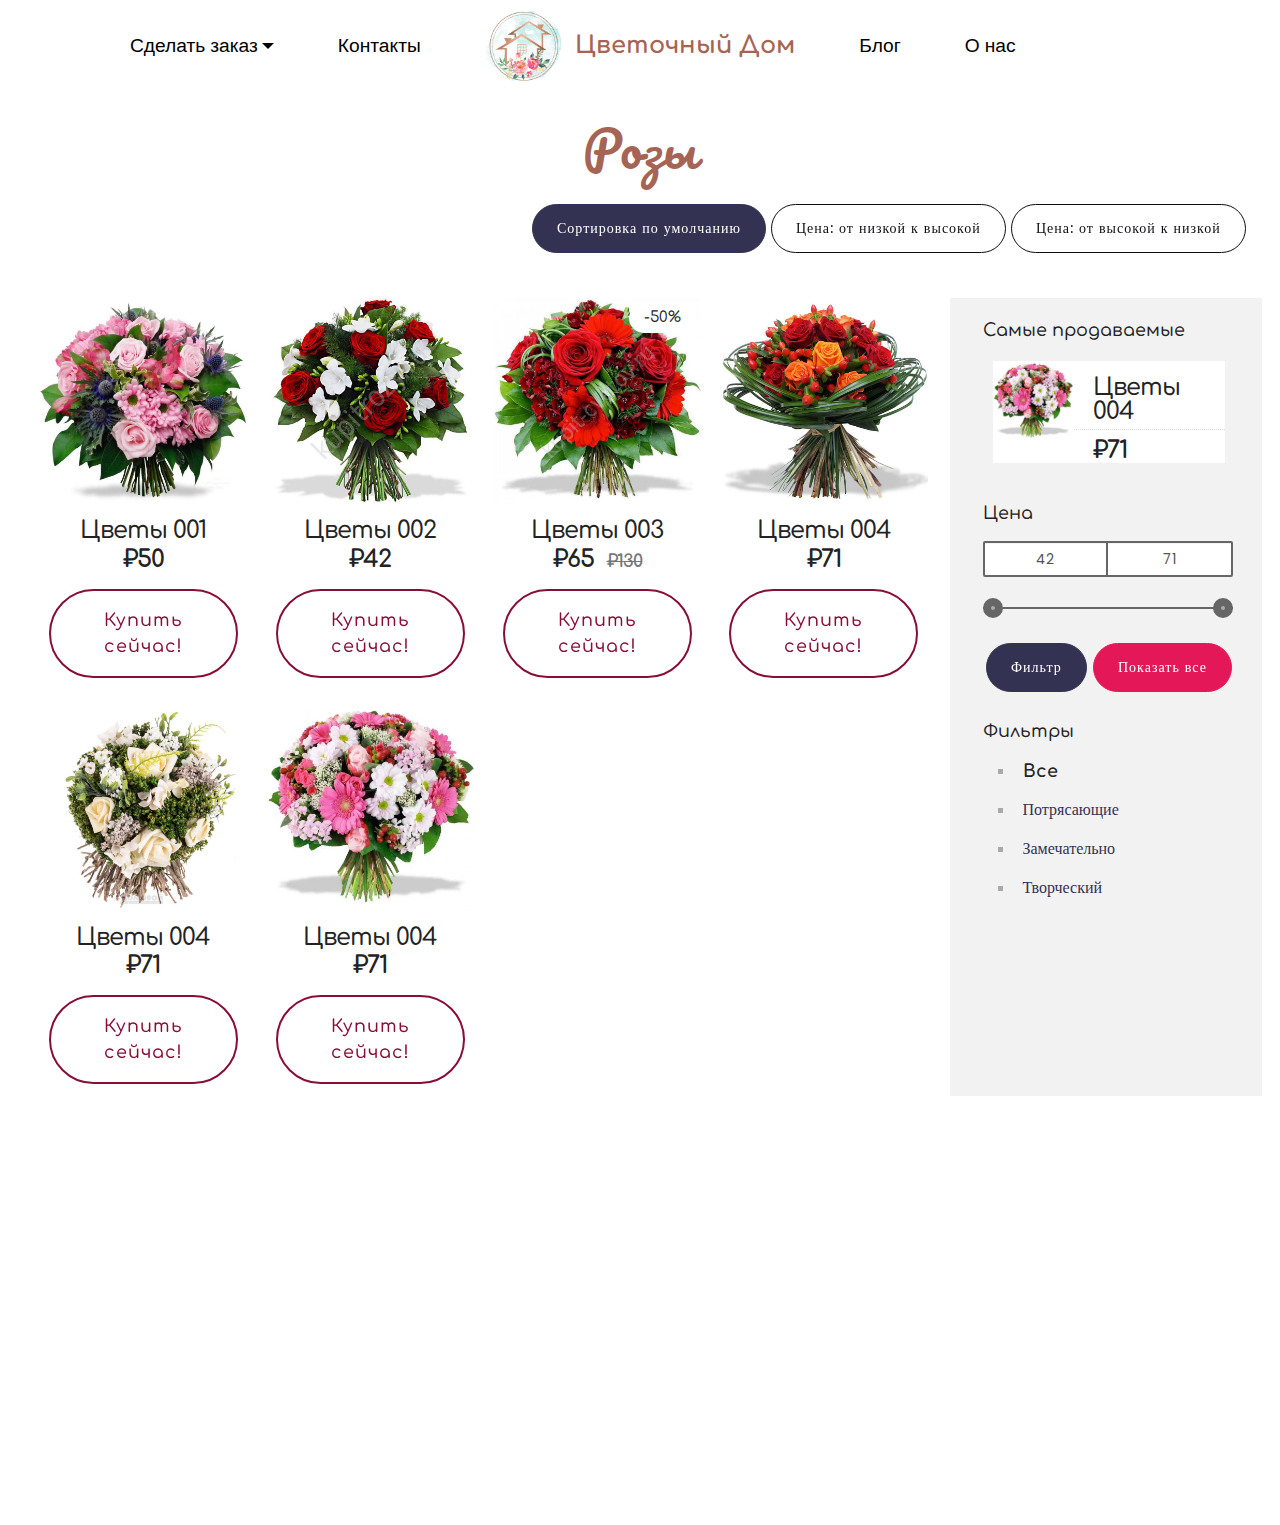
==== page8.html @ 79043b26 "create github pages" ====
<!DOCTYPE html>
<html  >
<head>
  
  <meta charset="UTF-8">
  <meta http-equiv="X-UA-Compatible" content="IE=edge">
  
  <meta name="viewport" content="width=device-width, initial-scale=1, minimum-scale=1">
  <link rel="shortcut icon" href="assets/images/flowershouse-122x118.png" type="image/x-icon">
  <meta name="description" content="">
  
  <title>Page 8</title>
  <link rel="preload" as="style" href="assets/web/assets/mobirise-icons2/mobirise2.css">
<link rel="stylesheet" href="assets/web/assets/mobirise-icons2/mobirise2.css">
  <link rel="preload" as="style" href="assets/bootstrap/css/bootstrap.min.css">
<link rel="stylesheet" href="assets/bootstrap/css/bootstrap.min.css">
  <link rel="preload" as="style" href="assets/bootstrap/css/bootstrap-grid.min.css">
<link rel="stylesheet" href="assets/bootstrap/css/bootstrap-grid.min.css">
  <link rel="preload" as="style" href="assets/bootstrap/css/bootstrap-reboot.min.css">
<link rel="stylesheet" href="assets/bootstrap/css/bootstrap-reboot.min.css">
  <link rel="stylesheet" href="assets/dropdown/css/style.css">
  <link rel="stylesheet" href="assets/socicon/css/styles.css">
  <link rel="stylesheet" href="assets/theme/css/style.css">
  <link rel="stylesheet" href="assets/gallery/style.css">
  <link rel="stylesheet" href="assets/formoid-css/recaptcha.css">
  <link rel="preload" as="style" href="assets/mobirise/css/mbr-additional.css"><link rel="stylesheet" href="assets/mobirise/css/mbr-additional.css" type="text/css">
  
  
  

</head>
<body>

<!-- Google Analytics -->
<!--Библиотека jQuery-->
<script src="https://code.jquery.com/jquery-1.11.3.min.js"></script>

<!--Скрипт корзины-->
<script defer src="https://lk.easynetshop.ru/frontend/v5/ens-76e78844.js"></script>

<!--Стили элементов корзины-->
<link href="https://lk.easynetshop.ru/frontend/v5/ens-76e78844.css" rel="stylesheet">
<style>.powered {display:none}</style>
<script>
document.addEventListener("EasyNetShopLoaded", function(event) {
     $(".easynetshop-buy, .btn-ens-action").click(function () {
       var target = $(this);
       var pos = target.offset();
       var cart_pos = $('#enscart_wrapper').offset();
	   var clone = target.clone()
			  .css({ position: 'absolute', 'z-index': '2100', top: pos.top, left: pos.left })
			  .appendTo("body")
			  .animate({top: cart_pos.top, left: cart_pos.left, opacity: 0}, 900, function() { clone.remove(); });
       });
    }, false);
   document.addEventListener("EasyNetShopModalOpened", function(event) {
      if (($(".easynetshop-modal-addtocart").css('display') != 'none'))  hideEasynetshopModals();
   }, false);
  </script>
		<script type="text/javascript">
	document.addEventListener("EasyNetShopLoaded", function(event) {
      var scr = document.createElement("script");
      scr.src = "https://lk.easynetshop.ru/catalog_export/export_ 76e78844_0.js" + "?ts=" + new Date().getTime();
      document.getElementsByTagName("head")[0].appendChild(scr);
  	}, false);		
</script>
<script>
    document.addEventListener("EasyNetShopLoaded", function(event) {
	  // Устанавливаем изображение. Указываем адрес загруженной на сайт картинки 
      ens_jQuery('#enscart_image_wrapper').html('<img src="https://pluspng.com/img-png/shop-png-black-and-white--512.png">');             
    }, false);
</script>

<style>
    #enscart_wrapper {
      text-align: center; /*Выровнять иконку корзины по центру */
    }
   
    #enscart_image_wrapper {
      background: #A66554; /* Изменить фон кнопки */
     
    }
    #enscart_image_wrapper img {
      height: 90%; /* Подогнать размер изображения под кнопку */
      width: auto; 
      padding-top:8px;
    }
</style>
<style>
	#enscart_wrapper {
		top: 10px;  
		bottom: auto;
		
		right: 50px;
		left: auto;		
	}
</style>
<!-- /Google Analytics -->


  <section class="menu popup-btn-cards cid-rPlZymB0GV" once="menu" id="menu2-35" data-sortbtn="btn-primary">

    
    

    <nav class="navbar navbar-dropdown navbar-expand-lg">
        <div class="mbr-overlay" style="opacity: 0.9;"></div>

      
      <div class="collapse navbar-collapse" id="navbarSupportedContent">
            
        <div class="left-menu">
          <ul class="navbar-nav nav-dropdown" data-app-modern-menu="true"><li class="nav-item dropdown">
                  <a class="nav-link link text-black dropdown-toggle display-4" href="#" data-toggle="dropdown-submenu" aria-expanded="false">
                      Сделать заказ</a><div class="dropdown-menu"><a class="text-black dropdown-item display-4" href="composition.html" aria-expanded="false">Композиции</a><a class="text-black dropdown-item display-4" href="flowers.html" aria-expanded="false">Цеты</a><a class="text-black dropdown-item display-4" href="reason.html" aria-expanded="false">Повод</a><a class="text-black dropdown-item display-4" href="roses.html" aria-expanded="false">Розы</a></div>
              </li><li class="nav-item"><a class="nav-link link text-black display-4" href="index.html" aria-expanded="false">
                      Контакты</a></li></ul>
        </div>

        <div class="brand-container">
          <div class="navbar-brand">
              <span class="navbar-logo">
                  <a href="index.html">
                      <img src="assets/images/flowershouse-122x118.png" alt="" title="" style="height: 4.7rem;">
                  </a>
              </span>
              <span class="navbar-caption-wrap"><a class="navbar-caption text-warning display-5" href="index.html">Цветочный Дом</a></span>
          </div>
        </div>

        <div class="right-menu">
          <ul class="navbar-nav nav-dropdown" data-app-modern-menu="true"><li class="nav-item">
                <a class="nav-link link text-black display-4" href="index.html">
                    Блог</a>
            </li>
            <li class="nav-item">
                <a class="nav-link link text-black display-4" href="index.html">
                    О нас</a>
            </li></ul>
        </div>
      </div>

          <button class="navbar-toggler" type="button" data-toggle="collapse" data-target="#navbarSupportedContent" aria-controls="navbarNavAltMarkup" aria-expanded="false" aria-label="Toggle navigation">
            <div class="hamburger">
                <span></span>
                <span></span>
                <span></span>
                <span></span>
            </div>
          </button>
    </nav>
</section>

<section class="cid-rPlZylbABS" id="content7-34" data-sortbtn="btn-primary">

    

    
    <div class="container-fluid">
        <div class="row justify-content-center">
            <div class="col-12 col-lg-6 col-md-8 align-center">
                
                <h2 class="mbr-section-title align-center mbr-fonts-style mbr-bold display-2"><a href="roses.html" class="text-warning">Розы</a></h2>
            </div>
        </div>
    </div>
</section>

<section class="mbr-gallery cid-rPlZyoUCBe" id="shop1-37" data-sortbtn="btn-primary">

    

    <div>
        <div class="mbr-shop" show-sidebar="" card-buttons="" show-buttons="" shop__showsidebar="" sorting=""><!-- Shop Gallery --><div class=" col-md-12 sort-buttons clearfix" style="display: none;"><div class="sort-buttons" style="display: none;"><div class="filter-by-d mbr-section-btn item-button" style="text-align: center;"><a class="btn btn-sm btn-primary disableSortButton" href="" style="position: relative; display: inline-block;">Сортировка по умолчанию</a></div><div class="filter-by-pu mbr-section-btn"><a class="btn btn-sm btn-primary-outline disableSortButton" href="">Цена: от низкой к высокой</a></div><div class="filter-by-pd mbr-section-btn"><a class="btn btn-sm btn-primary-outline disableSortButton" href="">Цена: от высокой к низкой</a></div></div></div><div class="row col-md-12"><div class="wrapper-shop-items col-xl-9"><div class="mbr-gallery-row"><div><div class="shop-items"><div class="mbr-gallery-item" data-tags="Потрясающие" data-slide-to="0" data-seller="false" data-price="50" data-oldprice="100"><div class="item_overlay" data-toggle="modal"></div><div class="galleryItem" data-toggle="modal"><div class="style_overlay"></div><div class="img_wraper"><img src="assets/images/bouquet-absolute-tendresse-russe-800x800-800x800.jpg" alt="" title=""></div><span class="onsale mbr-fonts-style display-7" data-onsale="false" style="display: none;">-50%</span><div class="sidebar_wraper"><h4 class="item-title mbr-fonts-style mbr-text display-5">Цветы 001</h4><div class="price-block"><span class="shop-item-price mbr-fonts-style display-5">₽50</span><span class="oldprice mbr-fonts-style display-7" style="display: none;">$100</span></div><div class="card-description">Могут отличаться по цвету (свяжитесь с нами для уточнения размера)<br><br><ul><li>Крутой букет</li> <li>Ну просто очень крутой букет</li> <li>Самый крутой букет</li> <li>Покупай этот крутой букет</li></ul> <br>И тут что-то про то какой он классный и тд, много текста, лалалалала лалалалала лалалалала лалалалала &nbsp;лалалалала лалалалала лалалалала<br><br>Код товара: <strong>385DDF5p</strong></div><div class="mbr-section-btn" buttons="0"><a href="index.html" class="btn display-7 btn-secondary-outline">Купить сейчас!</a></div></div></div></div><div class="mbr-gallery-item" data-tags="Замечательно" data-slide-to="1" data-seller="false" data-price="42" data-oldprice="84"><div class="item_overlay" data-toggle="modal"></div><div class="galleryItem" data-toggle="modal"><div class="style_overlay"></div><div class="img_wraper"><img src="assets/images/simfoniya-zvukov-800x800-800x800.jpg" alt="" title=""></div><span class="onsale mbr-fonts-style display-7" data-onsale="false" style="display: none;">-50%</span><div class="sidebar_wraper"><h4 class="item-title mbr-fonts-style mbr-text display-5">Цветы 002</h4><div class="price-block"><span class="shop-item-price mbr-fonts-style display-5">₽42</span><span class="oldprice mbr-fonts-style display-7" style="display: none;">$84</span></div><div class="card-description">Могут отличаться по цвету (свяжитесь с нами для уточнения размера)<br><br><ul><li>Крутой букет</li> <li>Ну просто очень крутой букет</li> <li>Самый крутой букет</li> <li>Покупай скорее</li></ul> <br>И тут что-то про то какой он классный и тд, много текста, лалалалала лалалалала лалалалала лалалалала  лалалалала лалалалала лалалалала<div><br>Код товара: <strong>385DDF5p</strong></div></div><div class="mbr-section-btn" buttons="0"><a href="index.html" class="btn display-7 btn-secondary-outline">Купить сейчас!</a></div></div></div></div><div class="mbr-gallery-item" data-tags="Творческий" data-slide-to="2" data-seller="false" data-price="65" data-oldprice="130"><div class="item_overlay" data-toggle="modal"></div><div class="galleryItem" data-toggle="modal"><div class="style_overlay"></div><div class="img_wraper"><img src="assets/images/01-369-750x750-750x750.jpg" alt="" title=""></div><span class="onsale mbr-fonts-style display-7" data-onsale="true">-50%</span><div class="sidebar_wraper"><h4 class="item-title mbr-fonts-style mbr-text display-5">Цветы 003</h4><div class="price-block"><span class="shop-item-price mbr-fonts-style display-5">₽65</span><span class="oldprice mbr-fonts-style display-7">₽130</span></div><div class="card-description">Могут отличаться по цвету (свяжитесь с нами для уточнения размера)<br><br><ul><li>Крутой букт</li> <li>Самый самый</li> <li>Твоя жена о нем мечтает</li> <li>Покупай сейчас</li></ul> <br>И тут что-то про то какой он классный и тд, много текста, лалалалала лалалалала лалалалала лалалалала лалалалала лалалалала лалалалала.<br><br>Код товара: <strong>385DDF5p</strong></div><div class="mbr-section-btn" buttons="0"><a href="index.html" class="btn display-7 btn-secondary-outline">Купить сейчас!</a></div></div></div></div><div class="mbr-gallery-item" data-tags="Потрясающие" data-slide-to="3" data-seller="false" data-price="71" data-oldprice="142"><div class="item_overlay" data-toggle="modal"></div><div class="galleryItem" data-toggle="modal"><div class="style_overlay"></div><div class="img_wraper"><img src="assets/images/s1200-4-1000x1000-800x800.jpg" alt="" title=""></div><span class="onsale mbr-fonts-style display-7" data-onsale="false" style="display: none;">-50%</span><div class="sidebar_wraper"><h4 class="item-title mbr-fonts-style mbr-text display-5">Цветы 004</h4><div class="price-block"><span class="shop-item-price mbr-fonts-style display-5">₽71</span><span class="oldprice mbr-fonts-style display-7" style="display: none;">$142</span></div><div class="card-description">Могут отличаться по цвету (свяжитесь с нами для уточнения размера)<div><br><ul><li>Покупай сейчас</li><li>Покупай сейчас</li><li>Покупай сейчас</li> <li>Покупай сейчас</li></ul> <br>И тут что-то про то какой он классный и тд, много текста, лалалалала лалалалала лалалалала лалалалала лалалалала лалалалала лалалалала<br><br>Код товара: <strong>385DDF5p</strong></div></div><div class="mbr-section-btn" buttons="0"><a href="index.html" class="btn display-7 btn-secondary-outline">Купить сейчас!</a></div></div></div></div><div class="mbr-gallery-item" data-tags="Творческий" data-slide-to="4" data-seller="false" data-price="71" data-oldprice="142"><div class="item_overlay" data-toggle="modal"></div><div class="galleryItem" data-toggle="modal"><div class="style_overlay"></div><div class="img_wraper"><img src="assets/images/439722c62a66a392135de47ac8c54f43-1100x1100-800x800.jpg" alt="" title=""></div><span class="onsale mbr-fonts-style display-7" data-onsale="false" style="display: none;">-50%</span><div class="sidebar_wraper"><h4 class="item-title mbr-fonts-style mbr-text display-5">Цветы 004</h4><div class="price-block"><span class="shop-item-price mbr-fonts-style display-5">₽71</span><span class="oldprice mbr-fonts-style display-7" style="display: none;">$142</span></div><div class="card-description">Могут отличаться по цвету (свяжитесь с нами для уточнения размера)<div><br><ul><li>Покупай сейчас</li><li>Покупай сейчас</li><li>Покупай сейчас</li> <li>Покупай сейчас</li></ul> <br>И тут что-то про то какой он классный и тд, много текста, лалалалала лалалалала лалалалала лалалалала лалалалала лалалалала лалалалала<br><br>Код товара: <strong>385DDF5p</strong></div></div><div class="mbr-section-btn" buttons="0"><a href="index.html" class="btn display-7 btn-secondary-outline">Купить сейчас!</a></div></div></div></div><div class="mbr-gallery-item" data-tags="Творческий" data-slide-to="5" data-seller="true" data-price="71" data-oldprice="142"><div class="item_overlay" data-toggle="modal"></div><div class="galleryItem" data-toggle="modal"><div class="style_overlay"></div><div class="img_wraper"><img src="assets/images/miks-sezonnyh-tsvetov-2500r.-1300x1300-800x800.jpg" alt="" title=""></div><span class="onsale mbr-fonts-style display-7" data-onsale="false" style="display: none;">-50%</span><div class="sidebar_wraper"><h4 class="item-title mbr-fonts-style mbr-text display-5">Цветы 004</h4><div class="price-block"><span class="shop-item-price mbr-fonts-style display-5">₽71</span><span class="oldprice mbr-fonts-style display-7" style="display: none;">$142</span></div><div class="card-description">Могут отличаться по цвету (свяжитесь с нами для уточнения размера)<div><br><ul><li>Покупай сейчас</li><li>Покупай сейчас</li><li>Покупай сейчас</li> <li>Покупай сейчас</li></ul> <br>И тут что-то про то какой он классный и тд, много текста, лалалалала лалалалала лалалалала лалалалала лалалалала лалалалала лалалалала<br><br>Код товара: <strong>385DDF5p</strong></div></div><div class="mbr-section-btn" buttons="0"><a href="index.html" class="btn display-7 btn-secondary-outline">Купить сейчас!</a></div></div></div></div></div></div><div class="clearfix"></div></div></div><div class="col-xl-3 sidebar"><div class="sidebar-background"></div><div class="sidebar-block container bestseller-block"><h4 class="sidebar-title mbr-fonts-style mbr-text display-7">Самые продаваемые</h4><div class="bestsellers col-md-12" onselectstart="return false"><div class="mbr-gallery-item" data-tags="Творческий" data-slide-to="5" data-seller="true" data-price="71" data-oldprice="142"><div class="item_overlay" data-toggle="modal"></div><div class="galleryItem" data-toggle="modal"><div class="style_overlay"></div><div class="img_wraper"><img src="assets/images/miks-sezonnyh-tsvetov-2500r.-1300x1300-800x800.jpg" alt="" title=""></div><span class="onsale mbr-fonts-style display-7" data-onsale="false" style="display: none;">-50%</span><div class="sidebar_wraper"><h4 class="item-title mbr-fonts-style mbr-text display-5">Цветы 004</h4><div class="price-block"><span class="shop-item-price mbr-fonts-style display-5">₽71</span><span class="oldprice mbr-fonts-style display-7" style="display: none;">$142</span></div><div class="card-description">Могут отличаться по цвету (свяжитесь с нами для уточнения размера)<div><br><ul><li>Покупай сейчас</li><li>Покупай сейчас</li><li>Покупай сейчас</li> <li>Покупай сейчас</li></ul> <br>И тут что-то про то какой он классный и тд, много текста, лалалалала лалалалала лалалалала лалалалала лалалалала лалалалала лалалалала<br><br>Код товара: <strong>385DDF5p</strong></div></div><div class="mbr-section-btn" buttons="0"><a href="index.html" class="btn display-7 btn-secondary-outline">Купить сейчас!</a></div></div></div></div></div></div><div class="sidebar-block container range-slider"><h4 class="sidebar-title mbr-fonts-style mbr-text display-7">Цена</h4><div class="filter-cost" onselectstart="return false"><div class="price-controls"><label class="min-price"><input class="min-input" type="text" value="auto" name="min"></label><label class="max-price"><input class="max-input" type="text" value="auto" name="max"></label></div><div class="range-controls"><div class="scale"><div class="bar"></div></div><div class="toggle min-toggle"></div><div class="toggle max-toggle"></div></div></div> <div class="price-range mbr-section-btn" buttons="0"><a class="btn btn-sm btn-primary" href="">Фильтр</a></div><div class="price-range-reset mbr-section-btn" buttons="0"><a class="btn btn-sm btn-secondary" href="">Показать все</a></div></div><div class="sidebar-block container sidebar-categories"><h4 class="sidebar-title mbr-fonts-style mbr-text display-7">Фильтры</h4><div class="categories col-md-12"><div class="categories-titles"><!-- Filter --><div class="mbr-gallery-filter mbr-shop-filter container gallery-filter-active"><ul buttons="0"><li class="mbr-gallery-filter-all active display-7">Все</li> </ul></div></div></div></div></div></div><!-- Lightbox --><div class="shopItemsModal_wraper" style="z-index: 100;"><div class="shopItemsModalBg"></div><div class="shopItemsModal row"><div class="col-md-6 image-modal"></div><div class="col-md-6 text-modal"></div><div class="closeModal"><div class="close-modal-wrapper"></div></div></div></div></div>
    </div>

</section>

<section class="extFooter cid-rPlZysnelg mbr-reveal" id="extFooter18-39" data-sortbtn="btn-primary">

    

    


    <svg xmlns="http://www.w3.org/2000/svg" xmlns:xlink="http://www.w3.org/1999/xlink" width="1380px" height="760px" viewBox="0 0 1380 760" preserveAspectRatio="xMidYMid meet">
        <defs id="svgEditorDefs">
            <polygon id="svgEditorShapeDefs" style="fill:khaki;stroke:black;vector-effect:non-scaling-stroke;stroke-width:0px;"></polygon>
        </defs>
        <rect id="svgEditorBackground" x="0" y="0" width="1380" height="760" style="fill: none; stroke: none;"></rect>
        <path d="M0.3577131120350206,0.819491525482845h-1.5000000000000355ZM0.3577131120350206,-3.1805084745172603h-1.5000000000000355ZM-0.14228688796500222,-4.180508474517258h5.000000000000002a5,5,0,0,1,0,6.00000000000003h-5.000000000000025a5,5,0,0,0,0,-6.00000000000003ZM5.8577131120349835,-1.1805084745172634h1.0000000000000249Z" style="fill:khaki; stroke:black; vector-effect:non-scaling-stroke;stroke-width:0px;" id="e2_shape" transform="matrix(1.01506 82.3743 -245.478 0.34062 392.311 526.125)"></path>
    </svg>


    <div class="container">
        <div class="media-container-row content text-white">
            <div class="col-12 col-md-6 col-lg-3">
                <div class="media-wrap align-left">
                    <a href="index.html">
                        <img src="assets/images/logoflower-132x132.png" alt="" title="">
                    </a>
                </div>

                <p class="mbr-text align-left text1 mbr-fonts-style display-5">Цветочный Дом</p>

                <div class="social-list align-left">
                    <div class="soc-item">
                        <a href="https://vk.com" target="_blank">
                            <span class="mbr-iconfont mbr-iconfont-social socicon-vkontakte socicon" style="color: rgb(66, 105, 150); fill: rgb(66, 105, 150);"></span>
                        </a>
                    </div>
                    <div class="soc-item">
                        <a href="https://www.facebook.com/" target="_blank">
                            <span class="mbr-iconfont mbr-iconfont-social socicon-facebook socicon" style="color: rgb(64, 101, 174); fill: rgb(64, 101, 174);"></span>
                        </a>
                    </div>
                    <div class="soc-item">
                        <a href="https://www.instagram.com" target="_blank">
                            <span class="mbr-iconfont mbr-iconfont-social socicon-instagram socicon" style="color: rgb(190, 48, 97); fill: rgb(190, 48, 97);"></span>
                        </a>
                    </div>
                    <div class="soc-item">
                        <a href="https://teleg.run" target="_blank">
                            <span class="mbr-iconfont mbr-iconfont-social socicon-telegram socicon" style="color: rgb(50, 175, 237); fill: rgb(50, 175, 237);"></span>
                        </a>
                    </div>
                    

                </div>


            </div>
            <div class="col-12 col-md-6 col-lg-3 mbr-fonts-style display-4">
                <h5 class="pb-3 align-left">
                    Контакты</h5>


                <div class="item">
                    <div class="card-img"><span class="mbr-iconfont img1 mobi-mbri-map-pin mobi-mbri"></span>
                    </div>
                    <div class="card-box">
                        <h4 class="item-title align-left mbr-fonts-style display-4">1234 Street Name</h4>
                    </div>
                </div>

                <div class="item">
                    <div class="card-img"><span class="mbr-iconfont img1 mobi-mbri-pin mobi-mbri"></span></div>
                    <div class="card-box">
                        <h4 class="item-title align-left mbr-fonts-style display-4">City, AA 99999</h4>
                    </div>
                </div>

                <div class="item">
                    <div class="card-img"><span class="mbr-iconfont img1 mobi-mbri-letter mobi-mbri"></span>
                    </div>
                    <div class="card-box">
                        <h4 class="item-title align-left mbr-fonts-style display-4">
                            support@etotsite.com</h4>
                    </div>
                </div>

                <div class="item">
                    <div class="card-img"><span class="mbr-iconfont img1 mobi-mbri-phone mobi-mbri"></span>
                    </div>
                    <div class="card-box">
                        <h4 class="item-title align-left mbr-fonts-style display-4">+1 (0) 000 0000 001</h4>
                    </div>
                </div>

                <div class="item">
                    <div class="card-img"><span class="mbr-iconfont img1 mobi-mbri-phone mobi-mbri"></span>
                    </div>
                    <div class="card-box">
                        <h4 class="item-title align-left mbr-fonts-style display-4">+1 (0) 000 0000 001</h4>
                    </div>
                </div>


            </div>
            <div class="col-12 col-md-6 col-lg-3 mbr-fonts-style display-7">

                <p class="mbr-text quote align-left mbr-fonts-style display-4">Эй! В этой соцсети ты можешь найти новости, или связаться с службой поддержки, мы пока еще не решили))</p>

                <div class="item">
                    <div class="card-img2"><span class="mbr-iconfont ico2 socicon-telegram socicon" style="color: rgb(255, 255, 255); fill: rgb(255, 255, 255);"></span></div>
                    <div class="card-box">
                        <h4 class="theme align-left mbr-fonts-style display-7">@support<br></h4>
                    </div>
                </div>
            </div>
            <div class="col-12 col-md-6 col-lg-3 mbr-fonts-style display-7">
                <h5 class="pb-3 align-left">И тут ченит</h5>
                <p class="mbr-text align-left text2 mbr-fonts-style display-4">И тут тоже ченит будет</p>

                <div class="mbr-section-btn align-left"><a class="btn btn-md btn-white-outline display-4" href="index.html"><span class="socicon socicon-apple mbr-iconfont mbr-iconfont-btn"></span>App Store</a> <a class="btn btn-md btn-white-outline display-4" href="index.html"><span class="socicon socicon-apple mbr-iconfont mbr-iconfont-btn"></span>App Store</a> <a class="btn btn-md btn-white-outline display-4" href="index.html"><span class="socicon socicon-apple mbr-iconfont mbr-iconfont-btn"></span>App Store</a></div>

            </div>
        </div>


    </div>
</section>


  <script src="assets/web/assets/jquery/jquery.min.js"></script>
  <script src="assets/popper/popper.min.js"></script>
  <script src="assets/bootstrap/js/bootstrap.min.js"></script>
  <script async src="assets/smoothscroll/smooth-scroll.js"></script>
  <script async src="assets/dropdown/js/nav-dropdown.js"></script>
  <script async src="assets/dropdown/js/navbar-dropdown.js"></script>
  <script async src="assets/touchswipe/jquery.touch-swipe.min.js"></script>
  <script async src="assets/mobirise-shop/script.js"></script>
  <script async src="assets/theme/js/script.js"></script>
  <script async src="assets/gallery/player.min.js"></script>
  <script async src="assets/gallery/script.js"></script>
  <script async src="assets/formoid/formoid.min.js"></script>
  
  

</body>
</html>
---- assets/web/assets/mobirise-icons2/mobirise2.css ----
@font-face {
  font-family: 'Moririse2';
  font-display: swap;
  src:  url('mobirise2.eot?f2bix4');
  src:  url('mobirise2.eot?f2bix4#iefix') format('embedded-opentype'),
    url('mobirise2.ttf?f2bix4') format('truetype'),
    url('mobirise2.woff?f2bix4') format('woff'),
    url('mobirise2.svg?f2bix4#mobirise2') format('svg');
  font-weight: normal;
  font-style: normal;
}

[class^="mobi-"], [class*=" mobi-"] {
  /* use !important to prevent issues with browser extensions that change fonts */
  font-family: 'Moririse2' !important;
  speak: none;
  font-style: normal;
  font-weight: normal;
  font-variant: normal;
  text-transform: none;
  line-height: 1;

  /* Better Font Rendering =========== */
  -webkit-font-smoothing: antialiased;
  -moz-osx-font-smoothing: grayscale;
}

.mobi-mbri-add-submenu:before {
  content: "\e900";
}
.mobi-mbri-alert:before {
  content: "\e901";
}
.mobi-mbri-align-center:before {
  content: "\e902";
}
.mobi-mbri-align-justify:before {
  content: "\e903";
}
.mobi-mbri-align-left:before {
  content: "\e904";
}
.mobi-mbri-align-right:before {
  content: "\e905";
}
.mobi-mbri-android:before {
  content: "\e906";
}
.mobi-mbri-apple:before {
  content: "\e907";
}
.mobi-mbri-arrow-down:before {
  content: "\e908";
}
.mobi-mbri-arrow-next:before {
  content: "\e909";
}
.mobi-mbri-arrow-prev:before {
  content: "\e90a";
}
.mobi-mbri-arrow-up:before {
  content: "\e90b";
}
.mobi-mbri-bold:before {
  content: "\e90c";
}
.mobi-mbri-bookmark:before {
  content: "\e90d";
}
.mobi-mbri-bootstrap:before {
  content: "\e90e";
}
.mobi-mbri-briefcase:before {
  content: "\e90f";
}
.mobi-mbri-browse:before {
  content: "\e910";
}
.mobi-mbri-bulleted-list:before {
  content: "\e911";
}
.mobi-mbri-calendar:before {
  content: "\e912";
}
.mobi-mbri-camera:before {
  content: "\e913";
}
.mobi-mbri-cart-add:before {
  content: "\e914";
}
.mobi-mbri-cart-full:before {
  content: "\e915";
}
.mobi-mbri-cash:before {
  content: "\e916";
}
.mobi-mbri-change-style:before {
  content: "\e917";
}
.mobi-mbri-chat:before {
  content: "\e918";
}
.mobi-mbri-clock:before {
  content: "\e919";
}
.mobi-mbri-close:before {
  content: "\e91a";
}
.mobi-mbri-cloud:before {
  content: "\e91b";
}
.mobi-mbri-code:before {
  content: "\e91c";
}
.mobi-mbri-contact-form:before {
  content: "\e91d";
}
.mobi-mbri-credit-card:before {
  content: "\e91e";
}
.mobi-mbri-cursor-click:before {
  content: "\e91f";
}
.mobi-mbri-cust-feedback:before {
  content: "\e920";
}
.mobi-mbri-database:before {
  content: "\e921";
}
.mobi-mbri-delivery:before {
  content: "\e922";
}
.mobi-mbri-desktop:before {
  content: "\e923";
}
.mobi-mbri-devices:before {
  content: "\e924";
}
.mobi-mbri-down:before {
  content: "\e925";
}
.mobi-mbri-download-2:before {
  content: "\e926";
}
.mobi-mbri-download:before {
  content: "\e927";
}
.mobi-mbri-drag-n-drop-2:before {
  content: "\e928";
}
.mobi-mbri-drag-n-drop:before {
  content: "\e929";
}
.mobi-mbri-edit-2:before {
  content: "\e92a";
}
.mobi-mbri-edit:before {
  content: "\e92b";
}
.mobi-mbri-error:before {
  content: "\e92c";
}
.mobi-mbri-extension:before {
  content: "\e92d";
}
.mobi-mbri-features:before {
  content: "\e92e";
}
.mobi-mbri-file:before {
  content: "\e92f";
}
.mobi-mbri-flag:before {
  content: "\e930";
}
.mobi-mbri-folder:before {
  content: "\e931";
}
.mobi-mbri-gift:before {
  content: "\e932";
}
.mobi-mbri-github:before {
  content: "\e933";
}
.mobi-mbri-globe-2:before {
  content: "\e934";
}
.mobi-mbri-globe:before {
  content: "\e935";
}
.mobi-mbri-growing-chart:before {
  content: "\e936";
}
.mobi-mbri-hearth:before {
  content: "\e937";
}
.mobi-mbri-help:before {
  content: "\e938";
}
.mobi-mbri-home:before {
  content: "\e939";
}
.mobi-mbri-hot-cup:before {
  content: "\e93a";
}
.mobi-mbri-idea:before {
  content: "\e93b";
}
.mobi-mbri-image-gallery:before {
  content: "\e93c";
}
.mobi-mbri-image-slider:before {
  content: "\e93d";
}
.mobi-mbri-info:before {
  content: "\e93e";
}
.mobi-mbri-italic:before {
  content: "\e93f";
}
.mobi-mbri-key:before {
  content: "\e940";
}
.mobi-mbri-laptop:before {
  content: "\e941";
}
.mobi-mbri-layers:before {
  content: "\e942";
}
.mobi-mbri-left-right:before {
  content: "\e943";
}
.mobi-mbri-left:before {
  content: "\e944";
}
.mobi-mbri-letter:before {
  content: "\e945";
}
.mobi-mbri-like:before {
  content: "\e946";
}
.mobi-mbri-link:before {
  content: "\e947";
}
.mobi-mbri-lock:before {
  content: "\e948";
}
.mobi-mbri-login:before {
  content: "\e949";
}
.mobi-mbri-logout:before {
  content: "\e94a";
}
.mobi-mbri-magic-stick:before {
  content: "\e94b";
}
.mobi-mbri-map-pin:before {
  content: "\e94c";
}
.mobi-mbri-menu:before {
  content: "\e94d";
}
.mobi-mbri-mobile-2:before {
  content: "\e94e";
}
.mobi-mbri-mobile-horizontal:before {
  content: "\e94f";
}
.mobi-mbri-mobile:before {
  content: "\e950";
}
.mobi-mbri-mobirise:before {
  content: "\e951";
}
.mobi-mbri-more-horizontal:before {
  content: "\e952";
}
.mobi-mbri-more-vertical:before {
  content: "\e953";
}
.mobi-mbri-music:before {
  content: "\e954";
}
.mobi-mbri-new-file:before {
  content: "\e955";
}
.mobi-mbri-numbered-list:before {
  content: "\e956";
}
.mobi-mbri-opened-folder:before {
  content: "\e957";
}
.mobi-mbri-pages:before {
  content: "\e958";
}
.mobi-mbri-paper-plane:before {
  content: "\e959";
}
.mobi-mbri-paperclip:before {
  content: "\e95a";
}
.mobi-mbri-phone:before {
  content: "\e95b";
}
.mobi-mbri-photo:before {
  content: "\e95c";
}
.mobi-mbri-photos:before {
  content: "\e95d";
}
.mobi-mbri-pin:before {
  content: "\e95e";
}
.mobi-mbri-play:before {
  content: "\e95f";
}
.mobi-mbri-plus:before {
  content: "\e960";
}
.mobi-mbri-preview:before {
  content: "\e961";
}
.mobi-mbri-print:before {
  content: "\e962";
}
.mobi-mbri-protect:before {
  content: "\e963";
}
.mobi-mbri-question:before {
  content: "\e964";
}
.mobi-mbri-quote-left:before {
  content: "\e965";
}
.mobi-mbri-quote-right:before {
  content: "\e966";
}
.mobi-mbri-redo:before {
  content: "\e967";
}
.mobi-mbri-refresh:before {
  content: "\e968";
}
.mobi-mbri-responsive-2:before {
  content: "\e969";
}
.mobi-mbri-responsive:before {
  content: "\e96a";
}
.mobi-mbri-right:before {
  content: "\e96b";
}
.mobi-mbri-rocket:before {
  content: "\e96c";
}
.mobi-mbri-sad-face:before {
  content: "\e96d";
}
.mobi-mbri-sale:before {
  content: "\e96e";
}
.mobi-mbri-save:before {
  content: "\e96f";
}
.mobi-mbri-search:before {
  content: "\e970";
}
.mobi-mbri-setting-2:before {
  content: "\e971";
}
.mobi-mbri-setting-3:before {
  content: "\e972";
}
.mobi-mbri-setting:before {
  content: "\e973";
}
.mobi-mbri-share:before {
  content: "\e974";
}
.mobi-mbri-shopping-bag:before {
  content: "\e975";
}
.mobi-mbri-shopping-basket:before {
  content: "\e976";
}
.mobi-mbri-shopping-cart:before {
  content: "\e977";
}
.mobi-mbri-sites:before {
  content: "\e978";
}
.mobi-mbri-smile-face:before {
  content: "\e979";
}
.mobi-mbri-speed:before {
  content: "\e97a";
}
.mobi-mbri-star:before {
  content: "\e97b";
}
.mobi-mbri-success:before {
  content: "\e97c";
}
.mobi-mbri-sun:before {
  content: "\e97d";
}
.mobi-mbri-sun2:before {
  content: "\e97e";
}
.mobi-mbri-tablet-vertical:before {
  content: "\e97f";
}
.mobi-mbri-tablet:before {
  content: "\e980";
}
.mobi-mbri-target:before {
  content: "\e981";
}
.mobi-mbri-timer:before {
  content: "\e982";
}
.mobi-mbri-to-ftp:before {
  content: "\e983";
}
.mobi-mbri-to-local-drive:before {
  content: "\e984";
}
.mobi-mbri-touch-swipe:before {
  content: "\e985";
}
.mobi-mbri-touch:before {
  content: "\e986";
}
.mobi-mbri-trash:before {
  content: "\e987";
}
.mobi-mbri-underline:before {
  content: "\e988";
}
.mobi-mbri-undo:before {
  content: "\e989";
}
.mobi-mbri-unlink:before {
  content: "\e98a";
}
.mobi-mbri-unlock:before {
  content: "\e98b";
}
.mobi-mbri-up-down:before {
  content: "\e98c";
}
.mobi-mbri-up:before {
  content: "\e98d";
}
.mobi-mbri-update:before {
  content: "\e98e";
}
.mobi-mbri-upload-2:before {
  content: "\e98f";
}
.mobi-mbri-upload:before {
  content: "\e990";
}
.mobi-mbri-user-2:before {
  content: "\e991";
}
.mobi-mbri-user:before {
  content: "\e992";
}
.mobi-mbri-users:before {
  content: "\e993";
}
.mobi-mbri-video-play:before {
  content: "\e994";
}
.mobi-mbri-video:before {
  content: "\e995";
}
.mobi-mbri-watch:before {
  content: "\e996";
}
.mobi-mbri-website-theme-2:before {
  content: "\e997";
}
.mobi-mbri-website-theme:before {
  content: "\e998";
}
.mobi-mbri-wifi:before {
  content: "\e999";
}
.mobi-mbri-windows:before {
  content: "\e99a";
}
.mobi-mbri-zoom-in:before {
  content: "\e99b";
}
.mobi-mbri-zoom-out:before {
  content: "\e99c";
}
---- assets/web/assets/mobirise-icons2/mobirise2.css ----
@font-face {
  font-family: 'Moririse2';
  font-display: swap;
  src:  url('mobirise2.eot?f2bix4');
  src:  url('mobirise2.eot?f2bix4#iefix') format('embedded-opentype'),
    url('mobirise2.ttf?f2bix4') format('truetype'),
    url('mobirise2.woff?f2bix4') format('woff'),
    url('mobirise2.svg?f2bix4#mobirise2') format('svg');
  font-weight: normal;
  font-style: normal;
}

[class^="mobi-"], [class*=" mobi-"] {
  /* use !important to prevent issues with browser extensions that change fonts */
  font-family: 'Moririse2' !important;
  speak: none;
  font-style: normal;
  font-weight: normal;
  font-variant: normal;
  text-transform: none;
  line-height: 1;

  /* Better Font Rendering =========== */
  -webkit-font-smoothing: antialiased;
  -moz-osx-font-smoothing: grayscale;
}

.mobi-mbri-add-submenu:before {
  content: "\e900";
}
.mobi-mbri-alert:before {
  content: "\e901";
}
.mobi-mbri-align-center:before {
  content: "\e902";
}
.mobi-mbri-align-justify:before {
  content: "\e903";
}
.mobi-mbri-align-left:before {
  content: "\e904";
}
.mobi-mbri-align-right:before {
  content: "\e905";
}
.mobi-mbri-android:before {
  content: "\e906";
}
.mobi-mbri-apple:before {
  content: "\e907";
}
.mobi-mbri-arrow-down:before {
  content: "\e908";
}
.mobi-mbri-arrow-next:before {
  content: "\e909";
}
.mobi-mbri-arrow-prev:before {
  content: "\e90a";
}
.mobi-mbri-arrow-up:before {
  content: "\e90b";
}
.mobi-mbri-bold:before {
  content: "\e90c";
}
.mobi-mbri-bookmark:before {
  content: "\e90d";
}
.mobi-mbri-bootstrap:before {
  content: "\e90e";
}
.mobi-mbri-briefcase:before {
  content: "\e90f";
}
.mobi-mbri-browse:before {
  content: "\e910";
}
.mobi-mbri-bulleted-list:before {
  content: "\e911";
}
.mobi-mbri-calendar:before {
  content: "\e912";
}
.mobi-mbri-camera:before {
  content: "\e913";
}
.mobi-mbri-cart-add:before {
  content: "\e914";
}
.mobi-mbri-cart-full:before {
  content: "\e915";
}
.mobi-mbri-cash:before {
  content: "\e916";
}
.mobi-mbri-change-style:before {
  content: "\e917";
}
.mobi-mbri-chat:before {
  content: "\e918";
}
.mobi-mbri-clock:before {
  content: "\e919";
}
.mobi-mbri-close:before {
  content: "\e91a";
}
.mobi-mbri-cloud:before {
  content: "\e91b";
}
.mobi-mbri-code:before {
  content: "\e91c";
}
.mobi-mbri-contact-form:before {
  content: "\e91d";
}
.mobi-mbri-credit-card:before {
  content: "\e91e";
}
.mobi-mbri-cursor-click:before {
  content: "\e91f";
}
.mobi-mbri-cust-feedback:before {
  content: "\e920";
}
.mobi-mbri-database:before {
  content: "\e921";
}
.mobi-mbri-delivery:before {
  content: "\e922";
}
.mobi-mbri-desktop:before {
  content: "\e923";
}
.mobi-mbri-devices:before {
  content: "\e924";
}
.mobi-mbri-down:before {
  content: "\e925";
}
.mobi-mbri-download-2:before {
  content: "\e926";
}
.mobi-mbri-download:before {
  content: "\e927";
}
.mobi-mbri-drag-n-drop-2:before {
  content: "\e928";
}
.mobi-mbri-drag-n-drop:before {
  content: "\e929";
}
.mobi-mbri-edit-2:before {
  content: "\e92a";
}
.mobi-mbri-edit:before {
  content: "\e92b";
}
.mobi-mbri-error:before {
  content: "\e92c";
}
.mobi-mbri-extension:before {
  content: "\e92d";
}
.mobi-mbri-features:before {
  content: "\e92e";
}
.mobi-mbri-file:before {
  content: "\e92f";
}
.mobi-mbri-flag:before {
  content: "\e930";
}
.mobi-mbri-folder:before {
  content: "\e931";
}
.mobi-mbri-gift:before {
  content: "\e932";
}
.mobi-mbri-github:before {
  content: "\e933";
}
.mobi-mbri-globe-2:before {
  content: "\e934";
}
.mobi-mbri-globe:before {
  content: "\e935";
}
.mobi-mbri-growing-chart:before {
  content: "\e936";
}
.mobi-mbri-hearth:before {
  content: "\e937";
}
.mobi-mbri-help:before {
  content: "\e938";
}
.mobi-mbri-home:before {
  content: "\e939";
}
.mobi-mbri-hot-cup:before {
  content: "\e93a";
}
.mobi-mbri-idea:before {
  content: "\e93b";
}
.mobi-mbri-image-gallery:before {
  content: "\e93c";
}
.mobi-mbri-image-slider:before {
  content: "\e93d";
}
.mobi-mbri-info:before {
  content: "\e93e";
}
.mobi-mbri-italic:before {
  content: "\e93f";
}
.mobi-mbri-key:before {
  content: "\e940";
}
.mobi-mbri-laptop:before {
  content: "\e941";
}
.mobi-mbri-layers:before {
  content: "\e942";
}
.mobi-mbri-left-right:before {
  content: "\e943";
}
.mobi-mbri-left:before {
  content: "\e944";
}
.mobi-mbri-letter:before {
  content: "\e945";
}
.mobi-mbri-like:before {
  content: "\e946";
}
.mobi-mbri-link:before {
  content: "\e947";
}
.mobi-mbri-lock:before {
  content: "\e948";
}
.mobi-mbri-login:before {
  content: "\e949";
}
.mobi-mbri-logout:before {
  content: "\e94a";
}
.mobi-mbri-magic-stick:before {
  content: "\e94b";
}
.mobi-mbri-map-pin:before {
  content: "\e94c";
}
.mobi-mbri-menu:before {
  content: "\e94d";
}
.mobi-mbri-mobile-2:before {
  content: "\e94e";
}
.mobi-mbri-mobile-horizontal:before {
  content: "\e94f";
}
.mobi-mbri-mobile:before {
  content: "\e950";
}
.mobi-mbri-mobirise:before {
  content: "\e951";
}
.mobi-mbri-more-horizontal:before {
  content: "\e952";
}
.mobi-mbri-more-vertical:before {
  content: "\e953";
}
.mobi-mbri-music:before {
  content: "\e954";
}
.mobi-mbri-new-file:before {
  content: "\e955";
}
.mobi-mbri-numbered-list:before {
  content: "\e956";
}
.mobi-mbri-opened-folder:before {
  content: "\e957";
}
.mobi-mbri-pages:before {
  content: "\e958";
}
.mobi-mbri-paper-plane:before {
  content: "\e959";
}
.mobi-mbri-paperclip:before {
  content: "\e95a";
}
.mobi-mbri-phone:before {
  content: "\e95b";
}
.mobi-mbri-photo:before {
  content: "\e95c";
}
.mobi-mbri-photos:before {
  content: "\e95d";
}
.mobi-mbri-pin:before {
  content: "\e95e";
}
.mobi-mbri-play:before {
  content: "\e95f";
}
.mobi-mbri-plus:before {
  content: "\e960";
}
.mobi-mbri-preview:before {
  content: "\e961";
}
.mobi-mbri-print:before {
  content: "\e962";
}
.mobi-mbri-protect:before {
  content: "\e963";
}
.mobi-mbri-question:before {
  content: "\e964";
}
.mobi-mbri-quote-left:before {
  content: "\e965";
}
.mobi-mbri-quote-right:before {
  content: "\e966";
}
.mobi-mbri-redo:before {
  content: "\e967";
}
.mobi-mbri-refresh:before {
  content: "\e968";
}
.mobi-mbri-responsive-2:before {
  content: "\e969";
}
.mobi-mbri-responsive:before {
  content: "\e96a";
}
.mobi-mbri-right:before {
  content: "\e96b";
}
.mobi-mbri-rocket:before {
  content: "\e96c";
}
.mobi-mbri-sad-face:before {
  content: "\e96d";
}
.mobi-mbri-sale:before {
  content: "\e96e";
}
.mobi-mbri-save:before {
  content: "\e96f";
}
.mobi-mbri-search:before {
  content: "\e970";
}
.mobi-mbri-setting-2:before {
  content: "\e971";
}
.mobi-mbri-setting-3:before {
  content: "\e972";
}
.mobi-mbri-setting:before {
  content: "\e973";
}
.mobi-mbri-share:before {
  content: "\e974";
}
.mobi-mbri-shopping-bag:before {
  content: "\e975";
}
.mobi-mbri-shopping-basket:before {
  content: "\e976";
}
.mobi-mbri-shopping-cart:before {
  content: "\e977";
}
.mobi-mbri-sites:before {
  content: "\e978";
}
.mobi-mbri-smile-face:before {
  content: "\e979";
}
.mobi-mbri-speed:before {
  content: "\e97a";
}
.mobi-mbri-star:before {
  content: "\e97b";
}
.mobi-mbri-success:before {
  content: "\e97c";
}
.mobi-mbri-sun:before {
  content: "\e97d";
}
.mobi-mbri-sun2:before {
  content: "\e97e";
}
.mobi-mbri-tablet-vertical:before {
  content: "\e97f";
}
.mobi-mbri-tablet:before {
  content: "\e980";
}
.mobi-mbri-target:before {
  content: "\e981";
}
.mobi-mbri-timer:before {
  content: "\e982";
}
.mobi-mbri-to-ftp:before {
  content: "\e983";
}
.mobi-mbri-to-local-drive:before {
  content: "\e984";
}
.mobi-mbri-touch-swipe:before {
  content: "\e985";
}
.mobi-mbri-touch:before {
  content: "\e986";
}
.mobi-mbri-trash:before {
  content: "\e987";
}
.mobi-mbri-underline:before {
  content: "\e988";
}
.mobi-mbri-undo:before {
  content: "\e989";
}
.mobi-mbri-unlink:before {
  content: "\e98a";
}
.mobi-mbri-unlock:before {
  content: "\e98b";
}
.mobi-mbri-up-down:before {
  content: "\e98c";
}
.mobi-mbri-up:before {
  content: "\e98d";
}
.mobi-mbri-update:before {
  content: "\e98e";
}
.mobi-mbri-upload-2:before {
  content: "\e98f";
}
.mobi-mbri-upload:before {
  content: "\e990";
}
.mobi-mbri-user-2:before {
  content: "\e991";
}
.mobi-mbri-user:before {
  content: "\e992";
}
.mobi-mbri-users:before {
  content: "\e993";
}
.mobi-mbri-video-play:before {
  content: "\e994";
}
.mobi-mbri-video:before {
  content: "\e995";
}
.mobi-mbri-watch:before {
  content: "\e996";
}
.mobi-mbri-website-theme-2:before {
  content: "\e997";
}
.mobi-mbri-website-theme:before {
  content: "\e998";
}
.mobi-mbri-wifi:before {
  content: "\e999";
}
.mobi-mbri-windows:before {
  content: "\e99a";
}
.mobi-mbri-zoom-in:before {
  content: "\e99b";
}
.mobi-mbri-zoom-out:before {
  content: "\e99c";
}
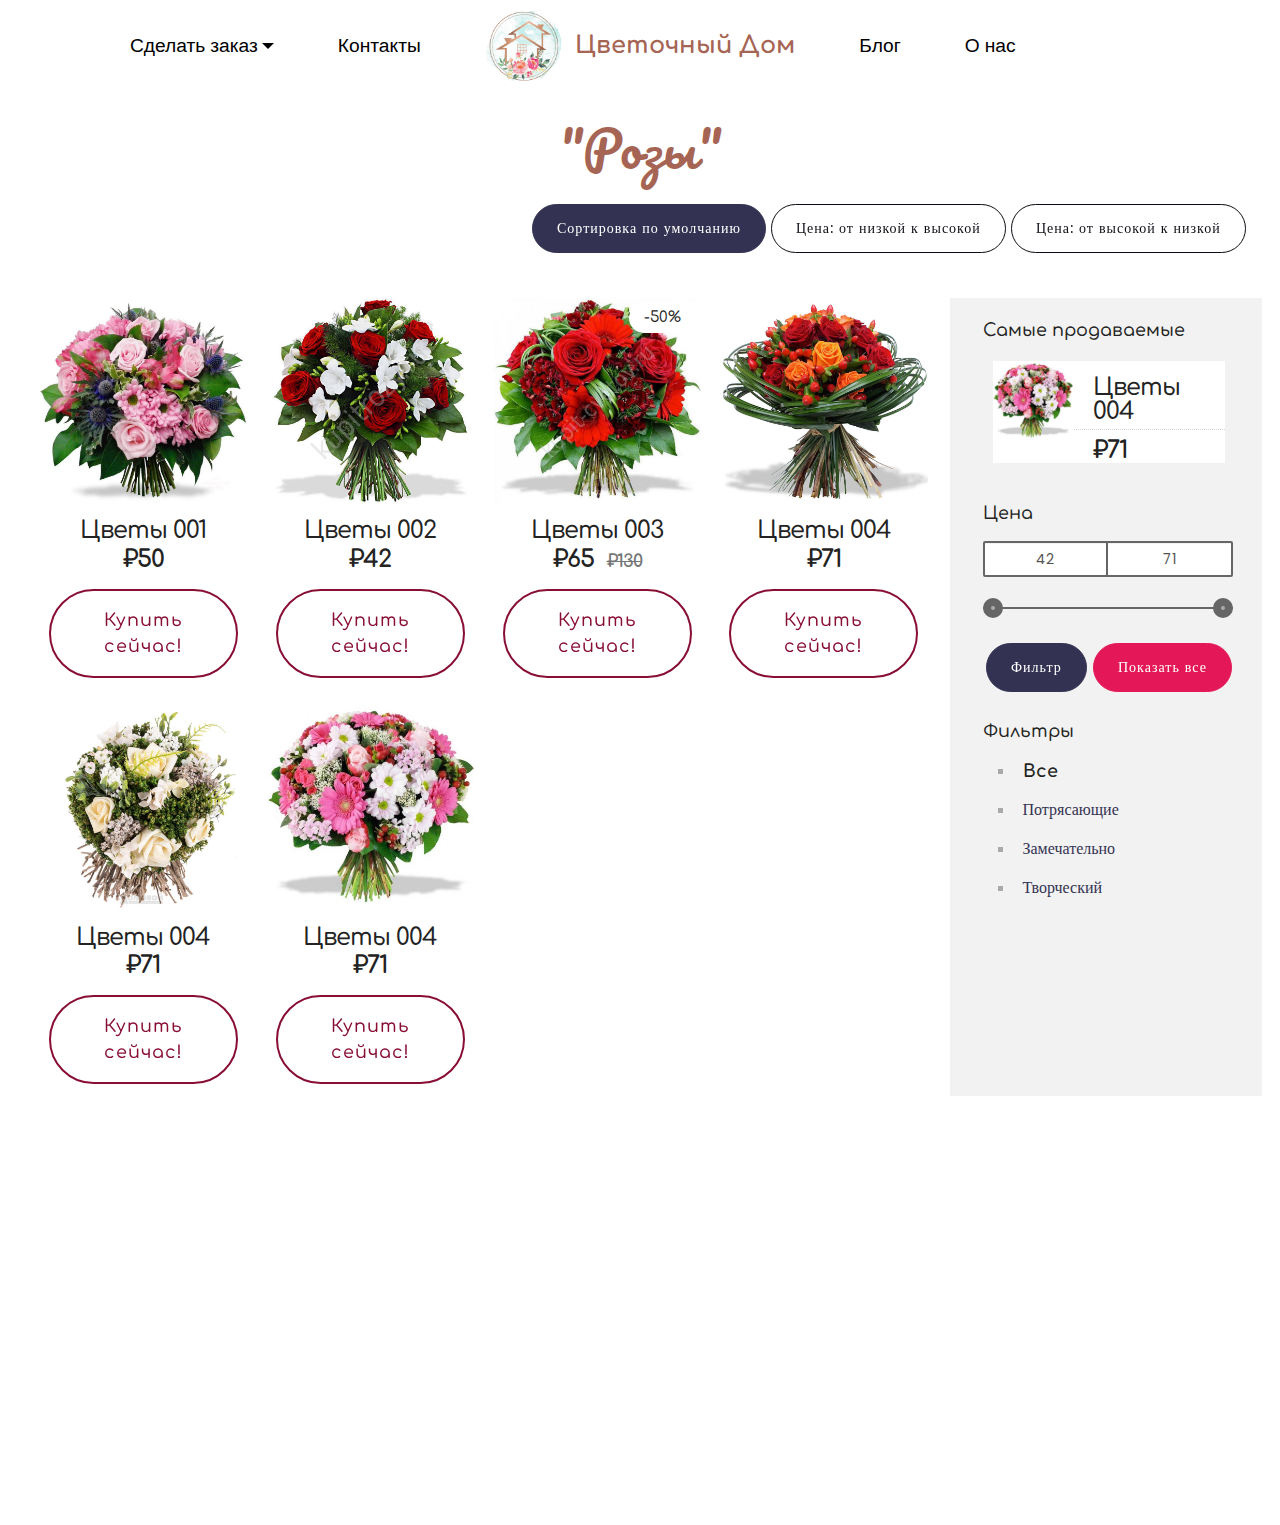
==== commit 4048386a: "Add files via upload" ====
--- a/page8.html
+++ b/page8.html
@@ -98,7 +98,7 @@
 <!-- /Google Analytics -->
 
 
-  <section class="menu popup-btn-cards cid-rPlZymB0GV" once="menu" id="menu2-35" data-sortbtn="btn-primary">
+  <section class="menu popup-btn-cards cid-rPlZymB0GV" once="menu" id="menu2-35">
 
     
     
@@ -151,7 +151,7 @@
     </nav>
 </section>
 
-<section class="cid-rPlZylbABS" id="content7-34" data-sortbtn="btn-primary">
+<section class="cid-rPlZylbABS" id="content7-34">
 
     
 
@@ -160,13 +160,13 @@
         <div class="row justify-content-center">
             <div class="col-12 col-lg-6 col-md-8 align-center">
                 
-                <h2 class="mbr-section-title align-center mbr-fonts-style mbr-bold display-2"><a href="roses.html" class="text-warning">Розы</a></h2>
+                <h2 class="mbr-section-title align-center mbr-fonts-style mbr-bold display-2"><a href="roses.html" class="text-warning">"Розы"</a></h2>
             </div>
         </div>
     </div>
 </section>
 
-<section class="mbr-gallery cid-rPlZyoUCBe" id="shop1-37" data-sortbtn="btn-primary">
+<section class="mbr-gallery cid-rPlZyoUCBe" id="shop1-37">
 
     
 
@@ -176,7 +176,7 @@
 
 </section>
 
-<section class="extFooter cid-rPlZysnelg mbr-reveal" id="extFooter18-39" data-sortbtn="btn-primary">
+<section class="extFooter cid-rPlZysnelg mbr-reveal" id="extFooter18-39">
 
     
 
--- a/assets/mobirise/css/mbr-additional.css
+++ b/assets/mobirise/css/mbr-additional.css
@@ -1684,6 +1684,42 @@
     max-width: calc(100% + 2rem);
     left: -1rem;
   }
+}
+#custom-html-3a {
+  /* Type valid CSS here */
+}
+#custom-html-3a hr {
+  border: none;
+  height: 3px;
+  margin: 40px 0;
+  background-image: linear-gradient(to right, #ffffff, #343252, #ffffff);
+}
+#custom-html-3a hr:before,
+#custom-html-3a hr:after {
+  content: '';
+  display: inline-block;
+  border-radius: 100%;
+  width: 40px;
+  height: 40px;
+  border: 2px solid #343252;
+  position: absolute;
+  left: 50%;
+  transform: translate(-50%, -50%);
+  background: #FFF;
+}
+#custom-html-3a hr:after {
+  animation: anim-hr 1s linear infinite;
+}
+@keyframes anim-hr {
+  0% {
+    width: 40px;
+    height: 40px;
+  }
+  100% {
+    width: 0;
+    height: 0;
+  }
+  background-image: linear-gradient(90deg, rgba(0, 0, 0, 0), rgba(0, 0, 0, 0.75) 50%, rgba(0, 0, 0, 0));
 }
 .cid-rPiyuAfbYO {
   padding-top: 0px;
--- a/assets/mobirise/css/mbr-additional.css
+++ b/assets/mobirise/css/mbr-additional.css
@@ -1684,6 +1684,42 @@
     max-width: calc(100% + 2rem);
     left: -1rem;
   }
+}
+#custom-html-3a {
+  /* Type valid CSS here */
+}
+#custom-html-3a hr {
+  border: none;
+  height: 3px;
+  margin: 40px 0;
+  background-image: linear-gradient(to right, #ffffff, #343252, #ffffff);
+}
+#custom-html-3a hr:before,
+#custom-html-3a hr:after {
+  content: '';
+  display: inline-block;
+  border-radius: 100%;
+  width: 40px;
+  height: 40px;
+  border: 2px solid #343252;
+  position: absolute;
+  left: 50%;
+  transform: translate(-50%, -50%);
+  background: #FFF;
+}
+#custom-html-3a hr:after {
+  animation: anim-hr 1s linear infinite;
+}
+@keyframes anim-hr {
+  0% {
+    width: 40px;
+    height: 40px;
+  }
+  100% {
+    width: 0;
+    height: 0;
+  }
+  background-image: linear-gradient(90deg, rgba(0, 0, 0, 0), rgba(0, 0, 0, 0.75) 50%, rgba(0, 0, 0, 0));
 }
 .cid-rPiyuAfbYO {
   padding-top: 0px;
